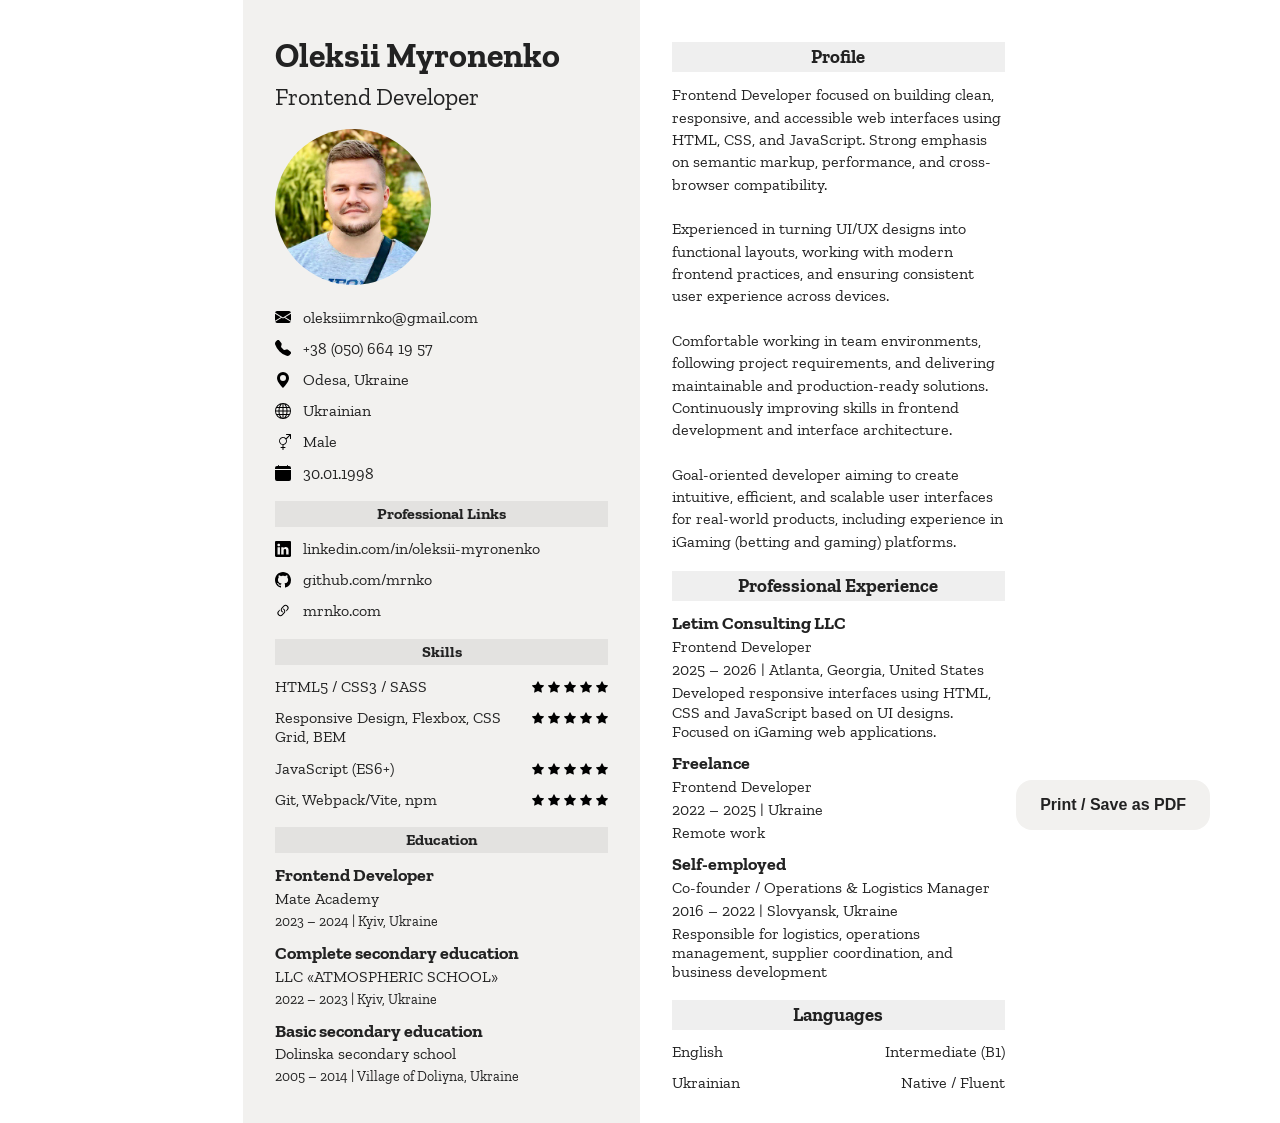
==== index.html @ f3ddf320 "first commit" ====
<!doctype html>
<html lang="en">
  <head>
    <meta charset="UTF-8" />
    <meta name="viewport" content="width=device-width, initial-scale=1.0" />
    <link
      rel="apple-touch-icon"
      sizes="180x180"
      href="/assets/images/favicon/apple-touch-icon.png"
    />
    <link
      rel="icon"
      type="image/png"
      sizes="32x32"
      href="/assets/images/favicon/favicon-32x32.png"
    />
    <link
      rel="icon"
      type="image/png"
      sizes="16x16"
      href="/assets/images/favicon/favicon-16x16.png"
    />
    <link rel="manifest" href="/assets/images/favicon/site.webmanifest" />
    <title>Oleksii Myronenko | Frontend Developer | CV</title>
    <link rel="stylesheet" href="assets/css/styles.css" />
  </head>
  <body>
    <div class="page">
      <aside class="sidebar sidebar__page">
        <h1 class="sidebar__title">Oleksii Myronenko</h1>
        <h2 class="sidebar__subtitle">Frontend Developer</h2>
        <img
          src="assets/images/oleksii-myronenko.jpg"
          title="Oleksii Myronenko | Frontend Developer"
          alt="Oleksii Myronenko | Frontend Developer"
          class="sidebar__photo"
        />
        <div class="sidebar__section">
          <ul class="sidebar__list">
            <li class="sidebar__list-item">
              <a href="mailto:oleksiimrnko@gmail.com" class="sidebar__link">
                <img
                  src="assets/images/icons/envelope-fill.svg"
                  alt="E-mail"
                  class="sidebar__icon"
                />
                oleksiimrnko@gmail.com
              </a>
            </li>
            <li class="sidebar__list-item">
              <a href="tel:+380506641957" class="sidebar__link">
                <img
                  src="assets/images/icons/telephone-fill.svg"
                  alt="Phone"
                  class="sidebar__icon"
                />
                +38 (050) 664 19 57
              </a>
            </li>
            <li class="sidebar__list-item">
              <img
                src="assets/images/icons/geo-alt-fill.svg"
                alt="Address"
                class="sidebar__icon"
              />
              Odesa, Ukraine
            </li>
            <li class="sidebar__list-item">
              <img
                src="assets/images/icons/globe.svg"
                alt="Nationality"
                class="sidebar__icon"
              />
              Ukrainian
            </li>
            <li class="sidebar__list-item">
              <img
                src="assets/images/icons/gender-ambiguous.svg"
                alt="Gender"
                class="sidebar__icon"
              />
              Male
            </li>
            <li class="sidebar__list-item">
              <img
                src="assets/images/icons/calendar-fill.svg"
                alt="Date of birth"
                class="sidebar__icon"
              />
              30.01.1998
            </li>
          </ul>
        </div>
        <section class="sidebar__section">
          <h4 class="heading sidebar__heading">Professional Links</h4>
          <ul class="sidebar__list">
            <li class="sidebar__list-item">
              <a
                href="https://www.linkedin.com/in/oleksii-myronenko"
                target="_blank"
                class="sidebar__link"
              >
                <img
                  src="assets/images/icons/linkedin.svg"
                  alt="LinkedIn"
                  class="sidebar__icon"
                />
                linkedin.com/in/oleksii-myronenko
              </a>
            </li>
            <li class="sidebar__list-item">
              <a
                href="https://github.com/mrnko"
                target="_blank"
                class="sidebar__link"
              >
                <img
                  src="assets/images/icons/github.svg"
                  alt="GitHub"
                  class="sidebar__icon"
                />
                github.com/mrnko
              </a>
            </li>
            <li class="sidebar__list-item">
              <a href="https://mrnko.com" target="_blank" class="sidebar__link">
                <img
                  src="assets/images/icons/link-45deg.svg"
                  alt="Official website"
                  class="sidebar__icon"
                />
                mrnko.com
              </a>
            </li>
          </ul>
        </section>
        <section class="sidebar__section">
          <h4 class="heading sidebar__heading">Skills</h4>
          <ul class="sidebar__list">
            <li class="sidebar__list-item sidebar__list-item--full">
              HTML5 / CSS3 / SASS
              <div class="stars">
                <div class="star"></div>
                <div class="star"></div>
                <div class="star"></div>
                <div class="star"></div>
                <div class="star"></div>
              </div>
            </li>
            <li class="sidebar__list-item sidebar__list-item--full">
              Responsive Design, Flexbox, CSS Grid, BEM
              <div class="stars">
                <div class="star"></div>
                <div class="star"></div>
                <div class="star"></div>
                <div class="star"></div>
                <div class="star"></div>
              </div>
            </li>
            <li class="sidebar__list-item sidebar__list-item--full">
              JavaScript (ES6+)
              <div class="stars">
                <div class="star"></div>
                <div class="star"></div>
                <div class="star"></div>
                <div class="star"></div>
                <div class="star"></div>
              </div>
            </li>
            <li class="sidebar__list-item sidebar__list-item--full">
              Git, Webpack/Vite, npm
              <div class="stars">
                <div class="star"></div>
                <div class="star"></div>
                <div class="star"></div>
                <div class="star"></div>
                <div class="star"></div>
              </div>
            </li>
          </ul>
        </section>
        <section class="sidebar__section">
          <h4 class="heading sidebar__heading">Education</h4>
          <ul class="sidebar__list">
            <li class="sidebar__list-item sidebar__list-item--vertical">
              <h5 class="big">Frontend Developer</h5>
              <p>Mate Academy</p>
              <p class="small">2023 – 2024 | Kyiv, Ukraine</p>
            </li>
            <li class="sidebar__list-item sidebar__list-item--vertical">
              <h5 class="big">Complete secondary education</h5>
              <p>LLC «ATMOSPHERIC SCHOOL»</p>
              <p class="small">2022 – 2023 | Kyiv, Ukraine</p>
            </li>
            <li class="sidebar__list-item sidebar__list-item--vertical">
              <h5 class="big">Basic secondary education</h5>
              <p>Dolinska secondary school</p>
              <p class="small">2005 – 2014 | Village of Doliyna, Ukraine</p>
            </li>
          </ul>
        </section>
      </aside>
      <main class="content page__content">
        <section class="content__section">
          <h3 class="heading heading--light content__heading">Profile</h3>
          <div class="content__text">
            <p class="content__paragraph">
              Frontend Developer focused on building clean, responsive, and
              accessible web interfaces using HTML, CSS, and JavaScript. Strong
              emphasis on semantic markup, performance, and cross-browser
              compatibility.
            </p>
            <p class="content__paragraph">
              Experienced in turning UI/UX designs into functional layouts,
              working with modern frontend practices, and ensuring consistent
              user experience across devices.
            </p>
            <p class="content__paragraph">
              Comfortable working in team environments, following project
              requirements, and delivering maintainable and production-ready
              solutions. Continuously improving skills in frontend development
              and interface architecture.
            </p>
            <p class="content__paragraph">
              Goal-oriented developer aiming to create intuitive, efficient, and
              scalable user interfaces for real-world products, including
              experience in iGaming (betting and gaming) platforms.
            </p>
          </div>
        </section>
        <section class="content__section">
          <h3 class="heading heading--light content__heading">
            Professional Experience
          </h3>
          <ul class="sidebar__list">
            <li class="sidebar__list-item sidebar__list-item--vertical">
              <h5 class="big">Letim Consulting LLC</h5>
              <p>Frontend Developer</p>
              <p class="space">2025 – 2026 | Atlanta, Georgia, United States</p>
              <p>
                Developed responsive interfaces using HTML, CSS and JavaScript
                based on UI designs. Focused on iGaming web applications.
              </p>
            </li>
            <li class="sidebar__list-item sidebar__list-item--vertical">
              <h5 class="big">Freelance</h5>
              <p>Frontend Developer</p>
              <p class="space">2022 – 2025 | Ukraine</p>
              <p>Remote work</p>
            </li>
            <li class="sidebar__list-item sidebar__list-item--vertical">
              <h5 class="big">Self-employed</h5>
              <p>Co-founder / Operations & Logistics Manager</p>
              <p class="space">2016 – 2022 | Slovyansk, Ukraine</p>
              <p>
                Responsible for logistics, operations management, supplier
                coordination, and business development
              </p>
            </li>
          </ul>
        </section>
        <section class="content__section">
          <h3 class="heading heading--light content__heading">Languages</h3>
          <ul class="sidebar__list">
            <li class="sidebar__list-item sidebar__list-item--full">
              English
              <div class="skills">Intermediate (B1)</div>
            </li>
            <li class="sidebar__list-item sidebar__list-item--full">
              Ukrainian
              <div class="skills">Native / Fluent</div>
            </li>
          </ul>
        </section>
      </main>
    </div>

    <button id="print-button">Print / Save as PDF</button>

    <script>
      document.getElementById("print-button").addEventListener("click", () => {
        window.print();
      });
    </script>
  </body>
</html>
---- assets/css/styles.css ----
/* Fonts */
@font-face {
  font-family: "ZillaSlab";
  src: url("../fonts/ZillaSlab-Regular.woff2") format("woff2");
  font-weight: 400;
  font-style: normal;
  font-display: swap;
}

@font-face {
  font-family: "ZillaSlab";
  src: url("../fonts/ZillaSlab-Bold.woff2") format("woff2");
  font-weight: 700;
  font-style: normal;
  font-display: swap;
}

/* Global */
* {
  box-sizing: border-box;
  margin: 0;
  padding: 0;
}

body {
  font-family: "ZillaSlab", Arial, Helvetica, sans-serif;
  font-weight: 400;
  line-height: 1.4;
  font-size: 16px;
  color: #222;
  background-color: #fff;
}

h1,
h2,
h3,
h4,
h5,
h6 {
  font-weight: 700;
}

ul {
  list-style: none;
  margin-left: 0;
  padding-left: 0;
}

img {
  max-width: 100%;
  height: auto;
}

a {
  color: inherit;
  text-decoration: none;
}

a:hover {
  text-decoration: underline;
}

/* Classes */
.heading {
  margin-bottom: 12px;
  padding: 2px;
  display: flex;
  justify-content: center;
  align-items: center;
  background-color: #E3E2E0;
  font-weight: 700;
}

.heading--light {
  background-color: #EFEFEF;
}

.stars {
  margin-top: 4px;
  display: flex;
  align-items: center;
  gap: 0 4px;
}

.skills {
  display: flex;
  align-items: center;
  gap: 0 4px;
}

.star {
  width: 12px;
  height: 12px;
  background: url('../images/icons/star-fill.svg') no-repeat center;
  background-size: cover;
}

.big {
  font-size: 18px;
  margin-bottom: 2px;
}

.small {
  font-size: 14px;
  margin-top: 6px;
}

.space {
  margin: 4px 0;
}

/* A4 Page */
.page {
  width: 210mm;
  min-height: 297mm;
  margin: auto;
  display: flex;
}

/* Sidebar */
.sidebar {
  width: 50%;
  padding: 32px 32px 0 32px;
  background-color: #F2F1EF;
}

.sidebar__title {
  font-size: 34px;
}

.sidebar__subtitle {
  font-weight: 400;
  font-size: 24px;
}

.sidebar__photo {
  margin: 16px 0;
  max-width: 156px;
  border-radius: 50%;
}

.sidebar__section:not(:last-child) {
  margin-bottom: 18px;
}

.sidebar__list {
  display: flex;
  flex-direction: column;
  gap: 12px 0;
}

.sidebar__list-item,
.sidebar__link {
  display: flex;
  align-items: center;
  gap: 0 12px;
  word-break: break-word;
  line-height: 1.2;
}

.sidebar__list-item--full {
  justify-content: space-between;
  align-items: flex-start;
  gap: 0 12px;
}

.sidebar__list-item--vertical {
  flex-direction: column;
  align-items: flex-start;
}

/* Content */
.content {
  width: 50%;
  padding: 42px 32px 0 32px;
}

.content__section:not(:last-child) {
  margin-bottom: 18px;
}

.content__text {
  display: flex;
  flex-direction: column;
  gap: 22px 0;
}

/* Print button */
#print-button {
  position: fixed;
  bottom: 70px;
  right: 70px;
  padding: 16px 24px;
  background-color: #F2F1EF;
  color: #222;
  border-radius: 16px;
  border: none;
  font-weight: 700;
  font-size: 16px;
  cursor: pointer;
  transition: all .2s ease;
}

#print-button:hover {
  transform: translateY(-5px);
  background-color: #222;
  color: #F2F1EF;
}

#print-button:active {
  transform: translateY(2px);
}

/* Print styles */
@media print {
  body {
    background: none;
    -webkit-print-color-adjust: exact;
    print-color-adjust: exact;
  }

  a {
    text-decoration: none;
  }

  #print-button {
    display: none;
  }
}
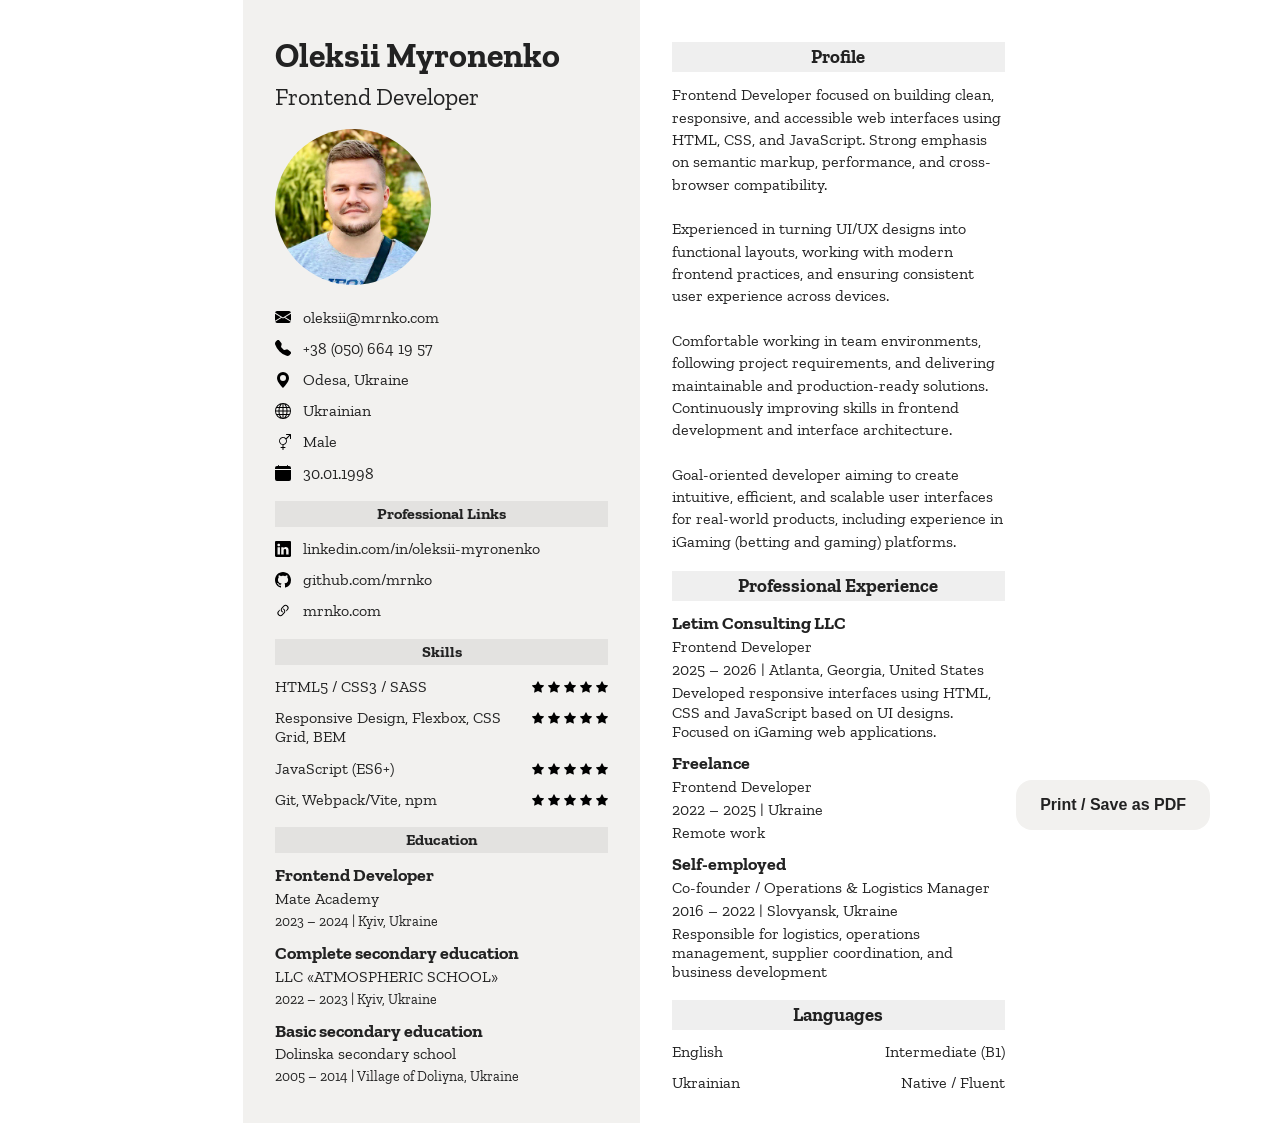
==== commit 16a1175f: "Add robots.txt" ====
--- a/index.html
+++ b/index.html
@@ -3,6 +3,7 @@
   <head>
     <meta charset="UTF-8" />
     <meta name="viewport" content="width=device-width, initial-scale=1.0" />
+    <meta name="robots" content="noindex, nofollow" />
     <link
       rel="apple-touch-icon"
       sizes="180x180"
@@ -38,13 +39,13 @@
         <div class="sidebar__section">
           <ul class="sidebar__list">
             <li class="sidebar__list-item">
-              <a href="mailto:oleksiimrnko@gmail.com" class="sidebar__link">
+              <a href="mailto:oleksii@mrnko.com" class="sidebar__link">
                 <img
                   src="assets/images/icons/envelope-fill.svg"
                   alt="E-mail"
                   class="sidebar__icon"
                 />
-                oleksiimrnko@gmail.com
+                oleksii@mrnko.com
               </a>
             </li>
             <li class="sidebar__list-item">
